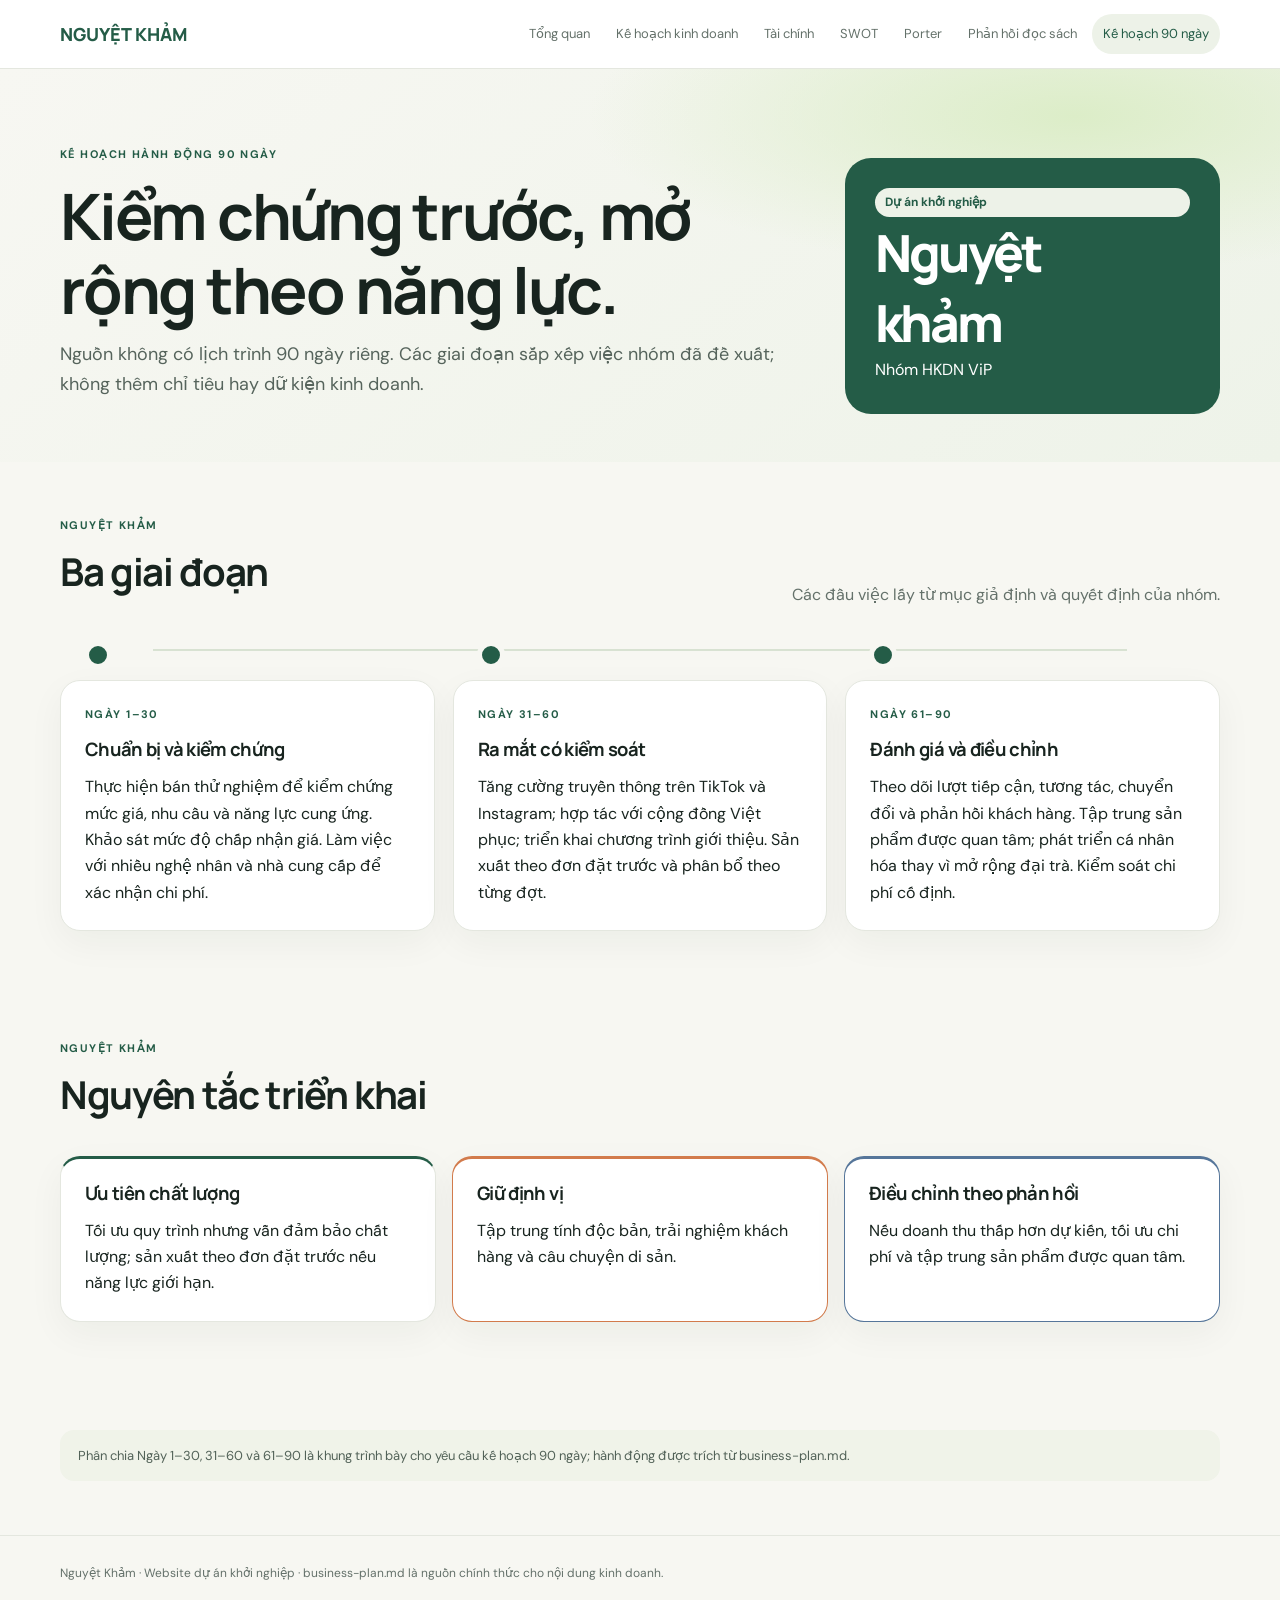
==== action-plan.html @ fa580895 "Add files via upload" ====
<!doctype html><html lang="vi"><head><meta charset="utf-8"><meta name="viewport" content="width=device-width,initial-scale=1"><title>Kế hoạch hành động 90 ngày · Nguyệt Khảm</title><link rel="stylesheet" href="style.css"></head><body><header class="topbar"><div class="container nav"><a class="brand" href="index.html">NGUYỆT KHẢM</a><nav class="links"><a class="" href="index.html">Tổng quan</a><a class="" href="business-plan.html">Kế hoạch kinh doanh</a><a class="" href="financial-analysis.html">Tài chính</a><a class="" href="swot.html">SWOT</a><a class="" href="five-forces.html">Porter</a><a class="" href="reflections.html">Phản hồi đọc sách</a><a class="active" href="action-plan.html">Kế hoạch 90 ngày</a></nav></div></header><section class="hero"><div class="container hero-grid"><div><div class="eyebrow">Kế hoạch hành động 90 ngày</div><h1>Kiểm chứng trước, mở rộng theo năng lực.</h1><p class="lede">Nguồn không có lịch trình 90 ngày riêng. Các giai đoạn sắp xếp việc nhóm đã đề xuất; không thêm chỉ tiêu hay dữ kiện kinh doanh.</p></div><div class="hero-mark"><span class="pill">Dự án khởi nghiệp</span><div class="big">Nguyệt<br>khảm</div><span>Nhóm HKDN ViP</span></div></div></section><section class="section"><div class="container"><div class="section-head"><div><div class="eyebrow">Nguyệt Khảm</div><h2>Ba giai đoạn</h2></div><p>Các đầu việc lấy từ mục giả định và quyết định của nhóm.</p></div><div class="timeline"><div class="phase"><article class="card"><div class="eyebrow">Ngày 1–30</div><h3>Chuẩn bị và kiểm chứng</h3><p>Thực hiện bán thử nghiệm để kiểm chứng mức giá, nhu cầu và năng lực cung ứng. Khảo sát mức độ chấp nhận giá. Làm việc với nhiều nghệ nhân và nhà cung cấp để xác nhận chi phí.</p></article></div><div class="phase"><article class="card"><div class="eyebrow">Ngày 31–60</div><h3>Ra mắt có kiểm soát</h3><p>Tăng cường truyền thông trên TikTok và Instagram; hợp tác với cộng đồng Việt phục; triển khai chương trình giới thiệu. Sản xuất theo đơn đặt trước và phân bổ theo từng đợt.</p></article></div><div class="phase"><article class="card"><div class="eyebrow">Ngày 61–90</div><h3>Đánh giá và điều chỉnh</h3><p>Theo dõi lượt tiếp cận, tương tác, chuyển đổi và phản hồi khách hàng. Tập trung sản phẩm được quan tâm; phát triển cá nhân hóa thay vì mở rộng đại trà. Kiểm soát chi phí cố định.</p></article></div></div></div></section><section class="section"><div class="container"><div class="section-head"><div><div class="eyebrow">Nguyệt Khảm</div><h2>Nguyên tắc triển khai</h2></div><p></p></div><div class="grid three"><article class="card accent"><h3>Ưu tiên chất lượng</h3><p>Tối ưu quy trình nhưng vẫn đảm bảo chất lượng; sản xuất theo đơn đặt trước nếu năng lực giới hạn.</p></article><article class="card accent orange"><h3>Giữ định vị</h3><p>Tập trung tính độc bản, trải nghiệm khách hàng và câu chuyện di sản.</p></article><article class="card accent blue"><h3>Điều chỉnh theo phản hồi</h3><p>Nếu doanh thu thấp hơn dự kiến, tối ưu chi phí và tập trung sản phẩm được quan tâm.</p></article></div></div></section><section class="section"><div class="container"><div class="note">Phân chia Ngày 1–30, 31–60 và 61–90 là khung trình bày cho yêu cầu kế hoạch 90 ngày; hành động được trích từ business-plan.md.</div></div></section><footer class="footer"><div class="container">Nguyệt Khảm · Website dự án khởi nghiệp · business-plan.md là nguồn chính thức cho nội dung kinh doanh.</div></footer></body></html>
---- style.css ----
@import url('https://fonts.googleapis.com/css2?family=DM+Sans:wght@400;500;600;700&family=Manrope:wght@400;500;600;700;800&display=swap');:root{--ink:#18241f;--muted:#64716a;--paper:#f7f7f2;--line:#e4e7df;--green:#245c47;--lime:#dcef9b;--orange:#d27b4c;--blue:#56769a;--shadow:0 12px 36px #152a1c0c;--radius:20px}*{box-sizing:border-box}body{margin:0;background:var(--paper);color:var(--ink);font:16px/1.65 'DM Sans',sans-serif}a{color:inherit}h1,h2,h3{font-family:Manrope,sans-serif;line-height:1.15;letter-spacing:-.035em;margin:0 0 14px}h1{font-size:clamp(2.5rem,5vw,4.8rem);max-width:850px}h2{font-size:clamp(1.7rem,3vw,2.4rem)}h3{font-size:1.15rem}p{margin:0 0 14px}.container{width:min(1160px,calc(100% - 40px));margin:auto}.topbar{background:#fff;border-bottom:1px solid var(--line);position:sticky;top:0;z-index:10}.nav{min-height:68px;display:flex;align-items:center;justify-content:space-between;gap:20px}.brand{text-decoration:none;font:800 18px Manrope;color:var(--green);white-space:nowrap}.links{display:flex;gap:4px;overflow:auto}.links a{font-size:13px;color:var(--muted);text-decoration:none;padding:9px 11px;border-radius:99px;white-space:nowrap}.links a:hover,.links a.active{background:#edf2e8;color:var(--green)}.hero{padding:76px 0 48px;background:radial-gradient(ellipse at 84% 12%,#dcedc8 0,transparent 32%),linear-gradient(140deg,#f7f7f2,#eef3e9)}.eyebrow{text-transform:uppercase;letter-spacing:.13em;font-weight:700;font-size:11px;color:var(--green);margin-bottom:16px}.lede{max-width:740px;color:#56645c;font-size:18px}.hero-grid{display:grid;grid-template-columns:1.6fr .8fr;gap:36px;align-items:end}.hero-mark{border-radius:26px;padding:30px;background:var(--green);color:white;min-height:240px;display:flex;flex-direction:column;justify-content:space-between}.hero-mark .big{font:800 clamp(2rem,4vw,3.5rem) Manrope;letter-spacing:-.06em}.section{padding:54px 0}.section-head{display:flex;justify-content:space-between;gap:24px;align-items:end;margin-bottom:24px}.section-head p{color:var(--muted);max-width:600px;margin:0}.grid{display:grid;gap:16px}.grid.two{grid-template-columns:repeat(2,minmax(0,1fr))}.grid.three{grid-template-columns:repeat(3,minmax(0,1fr))}.grid.four{grid-template-columns:repeat(4,minmax(0,1fr))}.card{background:#fff;border:1px solid var(--line);border-radius:var(--radius);padding:24px;box-shadow:var(--shadow)}.card p:last-child{margin-bottom:0}.kpi .label{color:var(--muted);font-size:13px}.kpi .value{font:800 clamp(1.45rem,2.6vw,2.15rem) Manrope;margin:8px 0;color:var(--green)}.kpi small,.small{color:var(--muted);font-size:13px}.pill{display:inline-flex;border-radius:50px;background:#edf2e8;color:var(--green);padding:5px 10px;font-size:12px;font-weight:700}.number{font:800 13px Manrope;color:var(--green);background:var(--lime);width:34px;height:34px;border-radius:50%;display:grid;place-items:center;margin-bottom:18px}.accent{border-top:3px solid var(--green)}.accent.orange{border-color:var(--orange)}.accent.blue{border-color:var(--blue)}.accent.lime{border-color:#aac94c}.bar-list{display:grid;gap:14px;margin-top:18px}.bar-row{display:grid;grid-template-columns:minmax(110px,1fr) minmax(140px,2fr) auto;gap:14px;align-items:center;font-size:13px}.track{height:9px;border-radius:99px;background:#edf0e9;overflow:hidden}.fill{height:100%;background:var(--green);border-radius:99px}.bar-row strong{font-size:13px;white-space:nowrap}.note{padding:15px 18px;background:#f0f3e9;border-radius:14px;color:#526258;font-size:13px}.swot{min-height:238px}.swot .letter{font:800 42px Manrope;color:var(--green)}.force{position:relative;overflow:hidden;min-height:240px}.force::after{content:'';position:absolute;width:110px;height:110px;border-radius:50%;background:#eef4e7;right:-34px;top:-36px}.force>*{position:relative;z-index:1}.force-level{display:inline-block;margin:0 0 14px;border-radius:50px;padding:5px 11px;background:#f8eadf;color:#96532f;font-weight:700;font-size:13px}.table-wrap{overflow:auto;border:1px solid var(--line);border-radius:16px;background:#fff}table{border-collapse:collapse;width:100%;min-width:600px;font-size:14px}th,td{text-align:left;padding:13px 15px;border-bottom:1px solid var(--line);vertical-align:top}th{background:#f0f3e9;color:var(--muted)}.timeline{position:relative;display:grid;grid-template-columns:repeat(3,1fr);gap:18px}.timeline:before{content:'';position:absolute;height:2px;background:#d8e2d2;top:17px;left:8%;right:8%}.phase{position:relative;padding-top:48px}.phase:before{content:'';position:absolute;top:9px;left:24px;width:18px;height:18px;border:5px solid var(--paper);background:var(--green);border-radius:50%}.phase .card{height:100%}.reflection{display:flex;flex-direction:column;min-height:250px}.author{font-size:13px;color:var(--green);font-weight:700}.summary{color:#59675f;margin:14px 0 22px}.button{display:inline-flex;justify-content:center;padding:10px 15px;border-radius:99px;text-decoration:none;background:var(--green);color:#fff;font-size:13px;font-weight:700;margin-top:auto}.button.secondary{background:#edf2e8;color:var(--green)}.content{max-width:820px}.prose p{margin:0 0 16px}.footer{padding:28px 0;border-top:1px solid var(--line);font-size:12px;color:var(--muted)}.subnav{display:flex;flex-wrap:wrap;gap:8px;margin-top:23px}.subnav a,.crumb{font-size:13px;color:var(--muted)}.subnav a{border:1px solid var(--line);border-radius:50px;padding:7px 12px;text-decoration:none}.callout{background:var(--green);color:#fff;border-radius:24px;padding:30px}.callout p{color:#d9e7dc}.book-meta span{background:#f0f3e9;color:#59675f;padding:6px 10px;border-radius:50px;font-size:12px}.source{font-size:12px;color:var(--muted);margin-top:16px}.list{padding-left:19px}.list li{margin:7px 0}@media(max-width:850px){.nav{align-items:flex-start;padding:12px 0;flex-direction:column;gap:6px}.links{width:100%}.hero-grid{grid-template-columns:1fr}.hero-mark{min-height:165px}.grid.four,.grid.three{grid-template-columns:repeat(2,minmax(0,1fr))}}@media(max-width:560px){.container{width:calc(100% - 28px)}.hero{padding:52px 0 34px}.section{padding:38px 0}.section-head{display:block}.section-head p{margin-top:8px}.grid.two,.grid.three,.grid.four{grid-template-columns:1fr}.timeline{grid-template-columns:1fr;gap:0}.timeline:before{height:auto;width:2px;top:10px;bottom:20px;left:31px}.phase{padding:0 0 16px 48px}.phase:before{top:22px;left:22px}.bar-row{grid-template-columns:1fr auto}.bar-row .track{grid-column:1/-1;grid-row:2}.links a{padding:8px 9px}.card{padding:20px}}
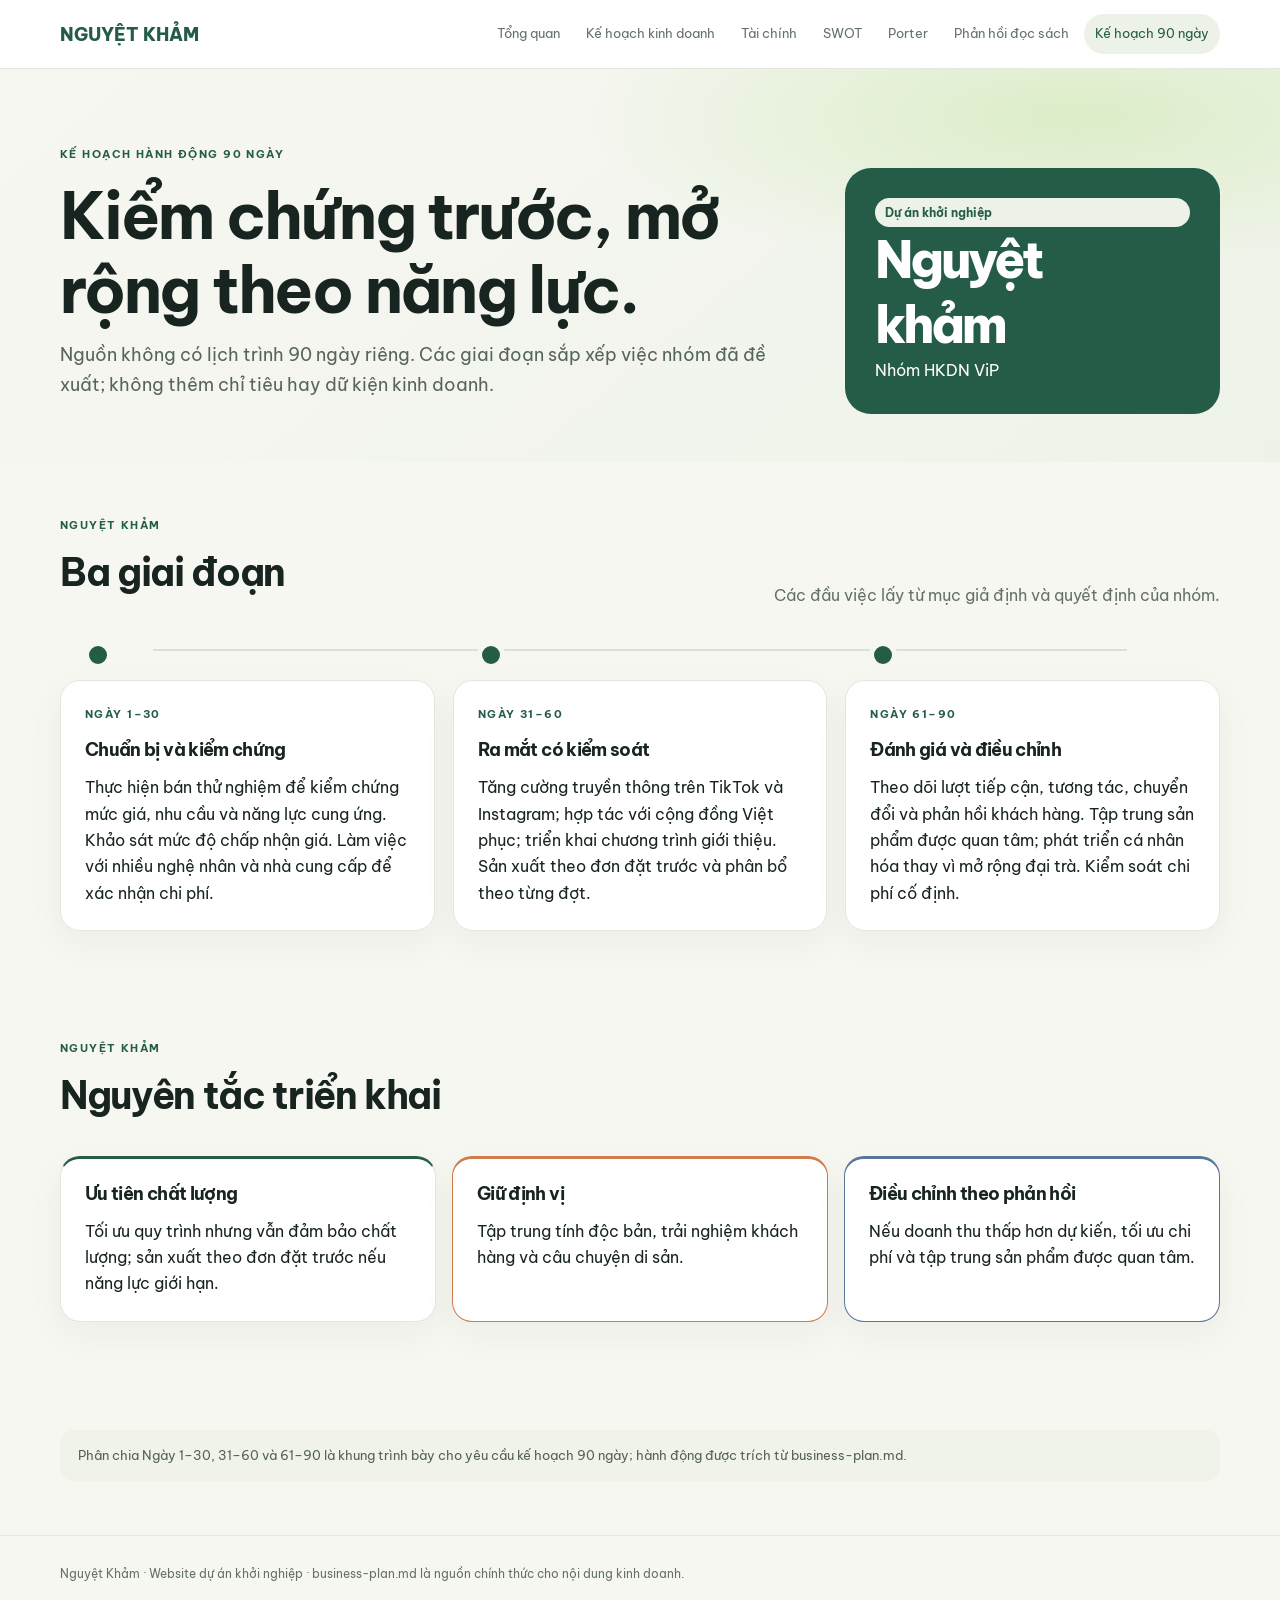
==== commit 756f728f: "đa chinh xong chu" ====
--- a/action-plan.html
+++ b/action-plan.html
@@ -1 +1 @@
-<!doctype html><html lang="vi"><head><meta charset="utf-8"><meta name="viewport" content="width=device-width,initial-scale=1"><title>Kế hoạch hành động 90 ngày · Nguyệt Khảm</title><link rel="stylesheet" href="style.css"></head><body><header class="topbar"><div class="container nav"><a class="brand" href="index.html">NGUYỆT KHẢM</a><nav class="links"><a class="" href="index.html">Tổng quan</a><a class="" href="business-plan.html">Kế hoạch kinh doanh</a><a class="" href="financial-analysis.html">Tài chính</a><a class="" href="swot.html">SWOT</a><a class="" href="five-forces.html">Porter</a><a class="" href="reflections.html">Phản hồi đọc sách</a><a class="active" href="action-plan.html">Kế hoạch 90 ngày</a></nav></div></header><section class="hero"><div class="container hero-grid"><div><div class="eyebrow">Kế hoạch hành động 90 ngày</div><h1>Kiểm chứng trước, mở rộng theo năng lực.</h1><p class="lede">Nguồn không có lịch trình 90 ngày riêng. Các giai đoạn sắp xếp việc nhóm đã đề xuất; không thêm chỉ tiêu hay dữ kiện kinh doanh.</p></div><div class="hero-mark"><span class="pill">Dự án khởi nghiệp</span><div class="big">Nguyệt<br>khảm</div><span>Nhóm HKDN ViP</span></div></div></section><section class="section"><div class="container"><div class="section-head"><div><div class="eyebrow">Nguyệt Khảm</div><h2>Ba giai đoạn</h2></div><p>Các đầu việc lấy từ mục giả định và quyết định của nhóm.</p></div><div class="timeline"><div class="phase"><article class="card"><div class="eyebrow">Ngày 1–30</div><h3>Chuẩn bị và kiểm chứng</h3><p>Thực hiện bán thử nghiệm để kiểm chứng mức giá, nhu cầu và năng lực cung ứng. Khảo sát mức độ chấp nhận giá. Làm việc với nhiều nghệ nhân và nhà cung cấp để xác nhận chi phí.</p></article></div><div class="phase"><article class="card"><div class="eyebrow">Ngày 31–60</div><h3>Ra mắt có kiểm soát</h3><p>Tăng cường truyền thông trên TikTok và Instagram; hợp tác với cộng đồng Việt phục; triển khai chương trình giới thiệu. Sản xuất theo đơn đặt trước và phân bổ theo từng đợt.</p></article></div><div class="phase"><article class="card"><div class="eyebrow">Ngày 61–90</div><h3>Đánh giá và điều chỉnh</h3><p>Theo dõi lượt tiếp cận, tương tác, chuyển đổi và phản hồi khách hàng. Tập trung sản phẩm được quan tâm; phát triển cá nhân hóa thay vì mở rộng đại trà. Kiểm soát chi phí cố định.</p></article></div></div></div></section><section class="section"><div class="container"><div class="section-head"><div><div class="eyebrow">Nguyệt Khảm</div><h2>Nguyên tắc triển khai</h2></div><p></p></div><div class="grid three"><article class="card accent"><h3>Ưu tiên chất lượng</h3><p>Tối ưu quy trình nhưng vẫn đảm bảo chất lượng; sản xuất theo đơn đặt trước nếu năng lực giới hạn.</p></article><article class="card accent orange"><h3>Giữ định vị</h3><p>Tập trung tính độc bản, trải nghiệm khách hàng và câu chuyện di sản.</p></article><article class="card accent blue"><h3>Điều chỉnh theo phản hồi</h3><p>Nếu doanh thu thấp hơn dự kiến, tối ưu chi phí và tập trung sản phẩm được quan tâm.</p></article></div></div></section><section class="section"><div class="container"><div class="note">Phân chia Ngày 1–30, 31–60 và 61–90 là khung trình bày cho yêu cầu kế hoạch 90 ngày; hành động được trích từ business-plan.md.</div></div></section><footer class="footer"><div class="container">Nguyệt Khảm · Website dự án khởi nghiệp · business-plan.md là nguồn chính thức cho nội dung kinh doanh.</div></footer></body></html>+<!doctype html><html lang="vi"><head><meta charset="UTF-8"><meta name="viewport" content="width=device-width,initial-scale=1"><title>Kế hoạch hành động 90 ngày · Nguyệt Khảm</title><link rel="stylesheet" href="style.css"></head><body><header class="topbar"><div class="container nav"><a class="brand" href="index.html">NGUYỆT KHẢM</a><nav class="links"><a class="" href="index.html">Tổng quan</a><a class="" href="business-plan.html">Kế hoạch kinh doanh</a><a class="" href="financial-analysis.html">Tài chính</a><a class="" href="swot.html">SWOT</a><a class="" href="five-forces.html">Porter</a><a class="" href="reflections.html">Phản hồi đọc sách</a><a class="active" href="action-plan.html">Kế hoạch 90 ngày</a></nav></div></header><section class="hero"><div class="container hero-grid"><div><div class="eyebrow">Kế hoạch hành động 90 ngày</div><h1>Kiểm chứng trước, mở rộng theo năng lực.</h1><p class="lede">Nguồn không có lịch trình 90 ngày riêng. Các giai đoạn sắp xếp việc nhóm đã đề xuất; không thêm chỉ tiêu hay dữ kiện kinh doanh.</p></div><div class="hero-mark"><span class="pill">Dự án khởi nghiệp</span><div class="big">Nguyệt<br>khảm</div><span>Nhóm HKDN ViP</span></div></div></section><section class="section"><div class="container"><div class="section-head"><div><div class="eyebrow">Nguyệt Khảm</div><h2>Ba giai đoạn</h2></div><p>Các đầu việc lấy từ mục giả định và quyết định của nhóm.</p></div><div class="timeline"><div class="phase"><article class="card"><div class="eyebrow">Ngày 1–30</div><h3>Chuẩn bị và kiểm chứng</h3><p>Thực hiện bán thử nghiệm để kiểm chứng mức giá, nhu cầu và năng lực cung ứng. Khảo sát mức độ chấp nhận giá. Làm việc với nhiều nghệ nhân và nhà cung cấp để xác nhận chi phí.</p></article></div><div class="phase"><article class="card"><div class="eyebrow">Ngày 31–60</div><h3>Ra mắt có kiểm soát</h3><p>Tăng cường truyền thông trên TikTok và Instagram; hợp tác với cộng đồng Việt phục; triển khai chương trình giới thiệu. Sản xuất theo đơn đặt trước và phân bổ theo từng đợt.</p></article></div><div class="phase"><article class="card"><div class="eyebrow">Ngày 61–90</div><h3>Đánh giá và điều chỉnh</h3><p>Theo dõi lượt tiếp cận, tương tác, chuyển đổi và phản hồi khách hàng. Tập trung sản phẩm được quan tâm; phát triển cá nhân hóa thay vì mở rộng đại trà. Kiểm soát chi phí cố định.</p></article></div></div></div></section><section class="section"><div class="container"><div class="section-head"><div><div class="eyebrow">Nguyệt Khảm</div><h2>Nguyên tắc triển khai</h2></div><p></p></div><div class="grid three"><article class="card accent"><h3>Ưu tiên chất lượng</h3><p>Tối ưu quy trình nhưng vẫn đảm bảo chất lượng; sản xuất theo đơn đặt trước nếu năng lực giới hạn.</p></article><article class="card accent orange"><h3>Giữ định vị</h3><p>Tập trung tính độc bản, trải nghiệm khách hàng và câu chuyện di sản.</p></article><article class="card accent blue"><h3>Điều chỉnh theo phản hồi</h3><p>Nếu doanh thu thấp hơn dự kiến, tối ưu chi phí và tập trung sản phẩm được quan tâm.</p></article></div></div></section><section class="section"><div class="container"><div class="note">Phân chia Ngày 1–30, 31–60 và 61–90 là khung trình bày cho yêu cầu kế hoạch 90 ngày; hành động được trích từ business-plan.md.</div></div></section><footer class="footer"><div class="container">Nguyệt Khảm · Website dự án khởi nghiệp · business-plan.md là nguồn chính thức cho nội dung kinh doanh.</div></footer></body></html>
--- a/style.css
+++ b/style.css
@@ -1 +1 @@
-@import url('https://fonts.googleapis.com/css2?family=DM+Sans:wght@400;500;600;700&family=Manrope:wght@400;500;600;700;800&display=swap');:root{--ink:#18241f;--muted:#64716a;--paper:#f7f7f2;--line:#e4e7df;--green:#245c47;--lime:#dcef9b;--orange:#d27b4c;--blue:#56769a;--shadow:0 12px 36px #152a1c0c;--radius:20px}*{box-sizing:border-box}body{margin:0;background:var(--paper);color:var(--ink);font:16px/1.65 'DM Sans',sans-serif}a{color:inherit}h1,h2,h3{font-family:Manrope,sans-serif;line-height:1.15;letter-spacing:-.035em;margin:0 0 14px}h1{font-size:clamp(2.5rem,5vw,4.8rem);max-width:850px}h2{font-size:clamp(1.7rem,3vw,2.4rem)}h3{font-size:1.15rem}p{margin:0 0 14px}.container{width:min(1160px,calc(100% - 40px));margin:auto}.topbar{background:#fff;border-bottom:1px solid var(--line);position:sticky;top:0;z-index:10}.nav{min-height:68px;display:flex;align-items:center;justify-content:space-between;gap:20px}.brand{text-decoration:none;font:800 18px Manrope;color:var(--green);white-space:nowrap}.links{display:flex;gap:4px;overflow:auto}.links a{font-size:13px;color:var(--muted);text-decoration:none;padding:9px 11px;border-radius:99px;white-space:nowrap}.links a:hover,.links a.active{background:#edf2e8;color:var(--green)}.hero{padding:76px 0 48px;background:radial-gradient(ellipse at 84% 12%,#dcedc8 0,transparent 32%),linear-gradient(140deg,#f7f7f2,#eef3e9)}.eyebrow{text-transform:uppercase;letter-spacing:.13em;font-weight:700;font-size:11px;color:var(--green);margin-bottom:16px}.lede{max-width:740px;color:#56645c;font-size:18px}.hero-grid{display:grid;grid-template-columns:1.6fr .8fr;gap:36px;align-items:end}.hero-mark{border-radius:26px;padding:30px;background:var(--green);color:white;min-height:240px;display:flex;flex-direction:column;justify-content:space-between}.hero-mark .big{font:800 clamp(2rem,4vw,3.5rem) Manrope;letter-spacing:-.06em}.section{padding:54px 0}.section-head{display:flex;justify-content:space-between;gap:24px;align-items:end;margin-bottom:24px}.section-head p{color:var(--muted);max-width:600px;margin:0}.grid{display:grid;gap:16px}.grid.two{grid-template-columns:repeat(2,minmax(0,1fr))}.grid.three{grid-template-columns:repeat(3,minmax(0,1fr))}.grid.four{grid-template-columns:repeat(4,minmax(0,1fr))}.card{background:#fff;border:1px solid var(--line);border-radius:var(--radius);padding:24px;box-shadow:var(--shadow)}.card p:last-child{margin-bottom:0}.kpi .label{color:var(--muted);font-size:13px}.kpi .value{font:800 clamp(1.45rem,2.6vw,2.15rem) Manrope;margin:8px 0;color:var(--green)}.kpi small,.small{color:var(--muted);font-size:13px}.pill{display:inline-flex;border-radius:50px;background:#edf2e8;color:var(--green);padding:5px 10px;font-size:12px;font-weight:700}.number{font:800 13px Manrope;color:var(--green);background:var(--lime);width:34px;height:34px;border-radius:50%;display:grid;place-items:center;margin-bottom:18px}.accent{border-top:3px solid var(--green)}.accent.orange{border-color:var(--orange)}.accent.blue{border-color:var(--blue)}.accent.lime{border-color:#aac94c}.bar-list{display:grid;gap:14px;margin-top:18px}.bar-row{display:grid;grid-template-columns:minmax(110px,1fr) minmax(140px,2fr) auto;gap:14px;align-items:center;font-size:13px}.track{height:9px;border-radius:99px;background:#edf0e9;overflow:hidden}.fill{height:100%;background:var(--green);border-radius:99px}.bar-row strong{font-size:13px;white-space:nowrap}.note{padding:15px 18px;background:#f0f3e9;border-radius:14px;color:#526258;font-size:13px}.swot{min-height:238px}.swot .letter{font:800 42px Manrope;color:var(--green)}.force{position:relative;overflow:hidden;min-height:240px}.force::after{content:'';position:absolute;width:110px;height:110px;border-radius:50%;background:#eef4e7;right:-34px;top:-36px}.force>*{position:relative;z-index:1}.force-level{display:inline-block;margin:0 0 14px;border-radius:50px;padding:5px 11px;background:#f8eadf;color:#96532f;font-weight:700;font-size:13px}.table-wrap{overflow:auto;border:1px solid var(--line);border-radius:16px;background:#fff}table{border-collapse:collapse;width:100%;min-width:600px;font-size:14px}th,td{text-align:left;padding:13px 15px;border-bottom:1px solid var(--line);vertical-align:top}th{background:#f0f3e9;color:var(--muted)}.timeline{position:relative;display:grid;grid-template-columns:repeat(3,1fr);gap:18px}.timeline:before{content:'';position:absolute;height:2px;background:#d8e2d2;top:17px;left:8%;right:8%}.phase{position:relative;padding-top:48px}.phase:before{content:'';position:absolute;top:9px;left:24px;width:18px;height:18px;border:5px solid var(--paper);background:var(--green);border-radius:50%}.phase .card{height:100%}.reflection{display:flex;flex-direction:column;min-height:250px}.author{font-size:13px;color:var(--green);font-weight:700}.summary{color:#59675f;margin:14px 0 22px}.button{display:inline-flex;justify-content:center;padding:10px 15px;border-radius:99px;text-decoration:none;background:var(--green);color:#fff;font-size:13px;font-weight:700;margin-top:auto}.button.secondary{background:#edf2e8;color:var(--green)}.content{max-width:820px}.prose p{margin:0 0 16px}.footer{padding:28px 0;border-top:1px solid var(--line);font-size:12px;color:var(--muted)}.subnav{display:flex;flex-wrap:wrap;gap:8px;margin-top:23px}.subnav a,.crumb{font-size:13px;color:var(--muted)}.subnav a{border:1px solid var(--line);border-radius:50px;padding:7px 12px;text-decoration:none}.callout{background:var(--green);color:#fff;border-radius:24px;padding:30px}.callout p{color:#d9e7dc}.book-meta span{background:#f0f3e9;color:#59675f;padding:6px 10px;border-radius:50px;font-size:12px}.source{font-size:12px;color:var(--muted);margin-top:16px}.list{padding-left:19px}.list li{margin:7px 0}@media(max-width:850px){.nav{align-items:flex-start;padding:12px 0;flex-direction:column;gap:6px}.links{width:100%}.hero-grid{grid-template-columns:1fr}.hero-mark{min-height:165px}.grid.four,.grid.three{grid-template-columns:repeat(2,minmax(0,1fr))}}@media(max-width:560px){.container{width:calc(100% - 28px)}.hero{padding:52px 0 34px}.section{padding:38px 0}.section-head{display:block}.section-head p{margin-top:8px}.grid.two,.grid.three,.grid.four{grid-template-columns:1fr}.timeline{grid-template-columns:1fr;gap:0}.timeline:before{height:auto;width:2px;top:10px;bottom:20px;left:31px}.phase{padding:0 0 16px 48px}.phase:before{top:22px;left:22px}.bar-row{grid-template-columns:1fr auto}.bar-row .track{grid-column:1/-1;grid-row:2}.links a{padding:8px 9px}.card{padding:20px}}
+@import url('https://fonts.googleapis.com/css2?family=Be+Vietnam+Pro:wght@400;500;600;700;800&family=Noto+Sans:wght@400;500;600;700;800&display=swap');*{font-family:"Be Vietnam Pro", "Noto Sans", "Segoe UI", Arial, sans-serif}:root{--ink:#18241f;--muted:#64716a;--paper:#f7f7f2;--line:#e4e7df;--green:#245c47;--lime:#dcef9b;--orange:#d27b4c;--blue:#56769a;--shadow:0 12px 36px #152a1c0c;--radius:20px}*{box-sizing:border-box}body{margin:0;background:var(--paper);color:var(--ink);font:16px/1.65 "Be Vietnam Pro", "Noto Sans", "Segoe UI", Arial, sans-serif}a{color:inherit}h1,h2,h3{font-family:"Be Vietnam Pro", "Noto Sans", "Segoe UI", Arial, sans-serif;line-height:1.15;letter-spacing:-.035em;margin:0 0 14px}h1{font-size:clamp(2.5rem,5vw,4.8rem);max-width:850px}h2{font-size:clamp(1.7rem,3vw,2.4rem)}h3{font-size:1.15rem}p{margin:0 0 14px}.container{width:min(1160px,calc(100% - 40px));margin:auto}.topbar{background:#fff;border-bottom:1px solid var(--line);position:sticky;top:0;z-index:10}.nav{min-height:68px;display:flex;align-items:center;justify-content:space-between;gap:20px}.brand{text-decoration:none;font:800 18px "Be Vietnam Pro", "Noto Sans", "Segoe UI", Arial, sans-serif;color:var(--green);white-space:nowrap}.links{display:flex;gap:4px;overflow:auto}.links a{font-size:13px;color:var(--muted);text-decoration:none;padding:9px 11px;border-radius:99px;white-space:nowrap}.links a:hover,.links a.active{background:#edf2e8;color:var(--green)}.hero{padding:76px 0 48px;background:radial-gradient(ellipse at 84% 12%,#dcedc8 0,transparent 32%),linear-gradient(140deg,#f7f7f2,#eef3e9)}.eyebrow{text-transform:uppercase;letter-spacing:.13em;font-weight:700;font-size:11px;color:var(--green);margin-bottom:16px}.lede{max-width:740px;color:#56645c;font-size:18px}.hero-grid{display:grid;grid-template-columns:1.6fr .8fr;gap:36px;align-items:end}.hero-mark{border-radius:26px;padding:30px;background:var(--green);color:white;min-height:240px;display:flex;flex-direction:column;justify-content:space-between}.hero-mark .big{font:800 clamp(2rem,4vw,3.5rem) "Be Vietnam Pro", "Noto Sans", "Segoe UI", Arial, sans-serif;letter-spacing:-.06em}.section{padding:54px 0}.section-head{display:flex;justify-content:space-between;gap:24px;align-items:end;margin-bottom:24px}.section-head p{color:var(--muted);max-width:600px;margin:0}.grid{display:grid;gap:16px}.grid.two{grid-template-columns:repeat(2,minmax(0,1fr))}.grid.three{grid-template-columns:repeat(3,minmax(0,1fr))}.grid.four{grid-template-columns:repeat(4,minmax(0,1fr))}.card{background:#fff;border:1px solid var(--line);border-radius:var(--radius);padding:24px;box-shadow:var(--shadow)}.card p:last-child{margin-bottom:0}.kpi .label{color:var(--muted);font-size:13px}.kpi .value{font:800 clamp(1.45rem,2.6vw,2.15rem) "Be Vietnam Pro", "Noto Sans", "Segoe UI", Arial, sans-serif;margin:8px 0;color:var(--green)}.kpi small,.small{color:var(--muted);font-size:13px}.pill{display:inline-flex;border-radius:50px;background:#edf2e8;color:var(--green);padding:5px 10px;font-size:12px;font-weight:700}.number{font:800 13px "Be Vietnam Pro", "Noto Sans", "Segoe UI", Arial, sans-serif;color:var(--green);background:var(--lime);width:34px;height:34px;border-radius:50%;display:grid;place-items:center;margin-bottom:18px}.accent{border-top:3px solid var(--green)}.accent.orange{border-color:var(--orange)}.accent.blue{border-color:var(--blue)}.accent.lime{border-color:#aac94c}.bar-list{display:grid;gap:14px;margin-top:18px}.bar-row{display:grid;grid-template-columns:minmax(110px,1fr) minmax(140px,2fr) auto;gap:14px;align-items:center;font-size:13px}.track{height:9px;border-radius:99px;background:#edf0e9;overflow:hidden}.fill{height:100%;background:var(--green);border-radius:99px}.bar-row strong{font-size:13px;white-space:nowrap}.note{padding:15px 18px;background:#f0f3e9;border-radius:14px;color:#526258;font-size:13px}.swot{min-height:238px}.swot .letter{font:800 42px "Be Vietnam Pro", "Noto Sans", "Segoe UI", Arial, sans-serif;color:var(--green)}.force{position:relative;overflow:hidden;min-height:240px}.force::after{content:'';position:absolute;width:110px;height:110px;border-radius:50%;background:#eef4e7;right:-34px;top:-36px}.force>*{position:relative;z-index:1}.force-level{display:inline-block;margin:0 0 14px;border-radius:50px;padding:5px 11px;background:#f8eadf;color:#96532f;font-weight:700;font-size:13px}.table-wrap{overflow:auto;border:1px solid var(--line);border-radius:16px;background:#fff}table{border-collapse:collapse;width:100%;min-width:600px;font-size:14px}th,td{text-align:left;padding:13px 15px;border-bottom:1px solid var(--line);vertical-align:top}th{background:#f0f3e9;color:var(--muted)}.timeline{position:relative;display:grid;grid-template-columns:repeat(3,1fr);gap:18px}.timeline:before{content:'';position:absolute;height:2px;background:#d8e2d2;top:17px;left:8%;right:8%}.phase{position:relative;padding-top:48px}.phase:before{content:'';position:absolute;top:9px;left:24px;width:18px;height:18px;border:5px solid var(--paper);background:var(--green);border-radius:50%}.phase .card{height:100%}.reflection{display:flex;flex-direction:column;min-height:250px}.author{font-size:13px;color:var(--green);font-weight:700}.summary{color:#59675f;margin:14px 0 22px}.button{display:inline-flex;justify-content:center;padding:10px 15px;border-radius:99px;text-decoration:none;background:var(--green);color:#fff;font-size:13px;font-weight:700;margin-top:auto}.button.secondary{background:#edf2e8;color:var(--green)}.content{max-width:820px}.prose p{margin:0 0 16px}.footer{padding:28px 0;border-top:1px solid var(--line);font-size:12px;color:var(--muted)}.subnav{display:flex;flex-wrap:wrap;gap:8px;margin-top:23px}.subnav a,.crumb{font-size:13px;color:var(--muted)}.subnav a{border:1px solid var(--line);border-radius:50px;padding:7px 12px;text-decoration:none}.callout{background:var(--green);color:#fff;border-radius:24px;padding:30px}.callout p{color:#d9e7dc}.book-meta span{background:#f0f3e9;color:#59675f;padding:6px 10px;border-radius:50px;font-size:12px}.source{font-size:12px;color:var(--muted);margin-top:16px}.list{padding-left:19px}.list li{margin:7px 0}@media(max-width:850px){.nav{align-items:flex-start;padding:12px 0;flex-direction:column;gap:6px}.links{width:100%}.hero-grid{grid-template-columns:1fr}.hero-mark{min-height:165px}.grid.four,.grid.three{grid-template-columns:repeat(2,minmax(0,1fr))}}@media(max-width:560px){.container{width:calc(100% - 28px)}.hero{padding:52px 0 34px}.section{padding:38px 0}.section-head{display:block}.section-head p{margin-top:8px}.grid.two,.grid.three,.grid.four{grid-template-columns:1fr}.timeline{grid-template-columns:1fr;gap:0}.timeline:before{height:auto;width:2px;top:10px;bottom:20px;left:31px}.phase{padding:0 0 16px 48px}.phase:before{top:22px;left:22px}.bar-row{grid-template-columns:1fr auto}.bar-row .track{grid-column:1/-1;grid-row:2}.links a{padding:8px 9px}.card{padding:20px}}
